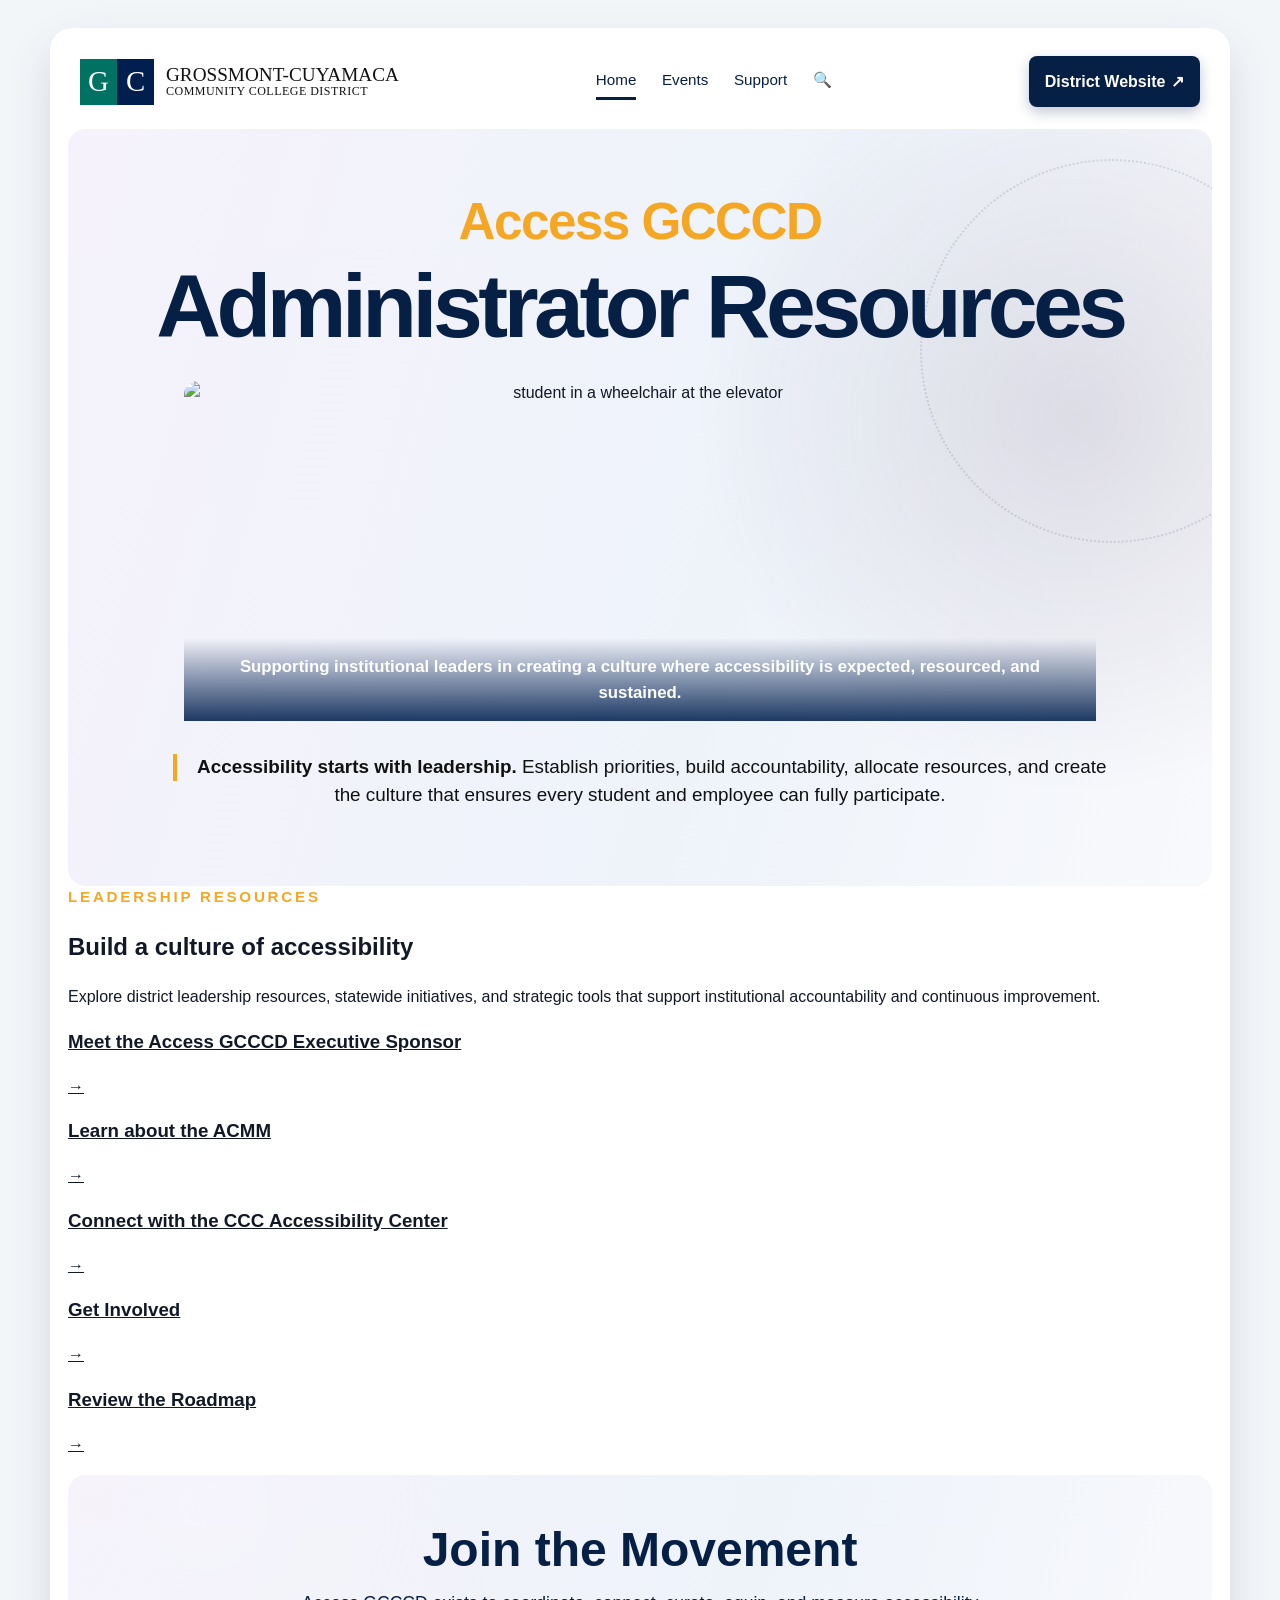
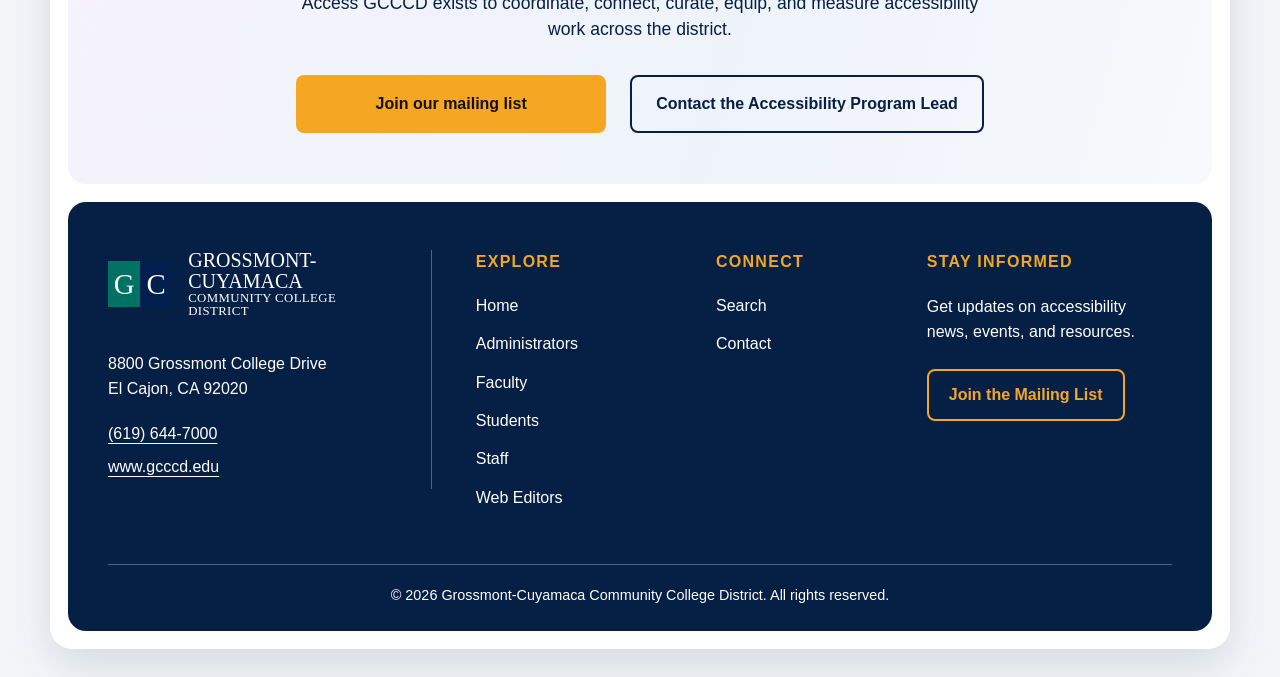
==== administrators.html @ 8121aaf7 "Create Administrator Resources page" ====
<!DOCTYPE html>
<html lang="en">
<head>
  <meta charset="UTF-8" />
  <meta name="viewport" content="width=device-width, initial-scale=1.0" />
  <title>Faculty Resources | Access GCCCD</title>
  <link rel="stylesheet" href="styles.css" />
</head>

<body>
  <a class="skip-link" href="#main">Skip to main content</a>

  <div class="page-shell">

    <header class="site-header">
      <a class="brand" href="index.html" aria-label="Grossmont-Cuyamaca Community College District home">
        <span class="brand-mark" aria-hidden="true">
          <span class="mark-g">G</span>
          <span class="mark-c">C</span>
        </span>

        <span class="brand-text">
          <span>Grossmont-Cuyamaca</span>
          <span>Community College District</span>
        </span>
      </a>

 <nav class="primary-nav" aria-label="Primary navigation">
  <a class="active" href="index.html">Home</a>
  <a href="events.html">Events</a>
  <a href="support.html">Support</a>
  <a href="#site-search" aria-label="Search">
    🔍
  </a>
</nav>

      <a class="district-button" href="https://www.gcccd.edu/" target="_blank" rel="noopener">
        District Website <span aria-hidden="true">↗</span>
      </a>
    </header>

    <main id="main">

      <section class="hero" aria-labelledby="faculty-title">
        <p class="eyebrow hero-brand"><span>Access</span> GCCCD</p>

        <h1 id="faculty-title">Administrator Resources</h1>

        <div class="hero-image-wrap">
          <img
            class="hero-image"
src="images/administrator-banner.png"            alt="student in a wheelchair at the elevator"
          />

          <p class="hero-image-caption">
Supporting institutional leaders in creating a culture where accessibility is expected, resourced, and sustained.          </p>
        </div>

      <p class="hero-promise">
  <strong>Accessibility starts with leadership.</strong>
  Establish priorities, build accountability, allocate resources, and create the culture that ensures every student and employee can fully participate.
</p>
      </section>
            <!-- ==========================================================
      EDIT THIS SECTION: Admin QUICK START
      ========================================================== -->
     <!-- ==========================================================
ADMINISTRATOR LEADERSHIP RESOURCES
========================================================== -->
<section class="administrator-resources" aria-labelledby="admin-title">

  <p class="eyebrow administrator-eyebrow">Leadership Resources</p>

  <h2 id="admin-title">
    Build a culture of accessibility
  </h2>

  <p class="administrator-intro">
    Explore district leadership resources, statewide initiatives, and strategic tools that support institutional accountability and continuous improvement.
  </p>

  <div class="administrator-card-grid">

    <a class="administrator-card" href="#">
      <h3>Meet the Access GCCCD Executive Sponsor</h3>
      <span class="arrow" aria-hidden="true">→</span>
    </a>

    <a
      class="administrator-card"
      href="https://cccaccessibility.org/acmm/acmm-overview"
      target="_blank"
      rel="noopener"
    >
      <h3>Learn about the ACMM</h3>
      <span class="arrow" aria-hidden="true">→</span>
    </a>

    <a
      class="administrator-card"
      href="https://cccaccessibility.org/"
      target="_blank"
      rel="noopener"
    >
      <h3>Connect with the CCC Accessibility Center</h3>
      <span class="arrow" aria-hidden="true">→</span>
    </a>

    <a class="administrator-card" href="#">
      <h3>Get Involved</h3>
      <span class="arrow" aria-hidden="true">→</span>
    </a>

    <a class="administrator-card" href="#">
      <h3>Review the Roadmap</h3>
      <span class="arrow" aria-hidden="true">→</span>
    </a>

  </div>

</section>
<script>
const targetDate = new Date("2027-04-27T00:00:00");

function updateHomepageCountdown() {
  const now = new Date();
  const diff = targetDate - now;
  const days = Math.max(0, Math.ceil(diff / 86400000));
  document.getElementById("days-remaining").textContent = days;
}

updateHomepageCountdown();
setInterval(updateHomepageCountdown, 60000);
</script>


      <!-- ==========================================================
      EDIT THIS SECTION: JOIN THE MOVEMENT
      Safe edits:
      - Heading
      - Paragraph
      - Button text
      - Mailto links
      ========================================================== -->
      <section class="movement" aria-labelledby="movement-heading">
        <h2 id="movement-heading">Join the Movement</h2>

        <p>
          Access GCCCD exists to coordinate, connect, curate, equip, and measure
          accessibility work across the district.
        </p>

        <div class="movement-actions">
          <a class="button button-primary" href="mailto:?subject=Join%20the%20Access%20GCCCD%20mailing%20list">
            Join our mailing list
          </a>

          <a class="button button-secondary" href="mailto:?subject=Contact%20the%20Accessibility%20Program%20Lead">
            Contact the Accessibility Program Lead
          </a>
        </div>
      </section>
      <!-- END JOIN THE MOVEMENT SECTION -->

    </main>
    <!-- ==========================================================
SITE FOOTER
========================================================== -->
<footer class="site-footer">
  <div class="footer-grid">

    <!-- District identity and address -->
    <section class="footer-brand" aria-labelledby="footer-district-name">
      <a
        class="footer-logo"
        href="https://www.gcccd.edu/"
        target="_blank"
        rel="noopener"
        aria-label="Grossmont-Cuyamaca Community College District website"
      >
        <span class="brand-mark" aria-hidden="true">
          <span class="mark-g">G</span>
          <span class="mark-c">C</span>
        </span>

        <span class="footer-logo-text" id="footer-district-name">
          <span>Grossmont-Cuyamaca</span>
          <span>Community College District</span>
        </span>
      </a>

      <address>
        8800 Grossmont College Drive<br>
        El Cajon, CA 92020
      </address>

      <p>
        <a href="tel:+16196447000">(619) 644-7000</a>
      </p>

      <p>
        <a href="https://www.gcccd.edu/" target="_blank" rel="noopener">
          www.gcccd.edu
        </a>
      </p>
    </section>

    <!-- Role-based navigation -->
    <nav class="footer-nav" aria-labelledby="footer-explore-title">
      <h2 id="footer-explore-title">Explore</h2>

      <ul>
        <li><a href="index.html">Home</a></li>
        <li><a href="administrators.html">Administrators</a></li>
        <li><a href="faculty.html">Faculty</a></li>
        <li><a href="students.html">Students</a></li>
        <li><a href="staff.html">Staff</a></li>
        <li><a href="web-editors.html">Web Editors</a></li>
      </ul>
    </nav>

    <!-- Search and contact -->
    <nav class="footer-nav" aria-labelledby="footer-connect-title">
      <h2 id="footer-connect-title">Connect</h2>

      <ul>
        <li>
          <a href="index.html#site-search">Search</a>
        </li>

        <li>
          <a href="support.html">Contact</a>
        </li>
      </ul>
    </nav>

    <!-- Mailing list -->
    <section class="footer-updates" aria-labelledby="footer-updates-title">
      <h2 id="footer-updates-title">Stay Informed</h2>

      <p>
        Get updates on accessibility news, events, and resources.
      </p>

      <a
        class="footer-mailing-button"
        href="mailto:?subject=Join%20the%20Access%20GCCCD%20mailing%20list"
      >
        Join the Mailing List
      </a>
    </section>

  </div>

  <div class="footer-bottom">
    <p>
      © 2026 Grossmont-Cuyamaca Community College District.
      All rights reserved.
    </p>
  </div>
</footer>
<!-- END SITE FOOTER -->
  </div>
</body>
</html>
---- styles.css ----
:root{--gcccd-navy:#001f4f;--grossmont-green:#007263;--grossmont-green-dark:#00594d;--gold:#f5a623;--ink:#061f45;--text:#111827;--bg:#f3f6f9;--white:#fff;--shadow:0 18px 45px rgba(6,31,69,.12);--radius-lg:18px}
*{box-sizing:border-box}html{scroll-behavior:smooth}body{margin:0;background:var(--bg);color:var(--text);font-family:"Segoe UI",Arial,sans-serif;line-height:1.5}a{color:inherit}
.skip-link{position:absolute;left:-999px;top:1rem;z-index:100;background:var(--white);color:var(--ink);padding:.75rem 1rem;border:2px solid var(--ink);border-radius:.5rem}.skip-link:focus{left:1rem}
.page-shell{width:min(1180px,calc(100% - 48px));margin:28px auto;background:var(--white);border-radius:22px;box-shadow:var(--shadow);padding:18px}
.site-header{display:grid;grid-template-columns:auto 1fr auto;align-items:center;gap:1.5rem;padding:10px 12px 22px}
.brand{display:flex;align-items:center;gap:.75rem;text-decoration:none}.brand-mark{display:inline-grid;grid-template-columns:1fr 1fr;width:74px;height:46px;color:#fff;font-family:Georgia,serif;font-size:1.8rem;line-height:1}.mark-g,.mark-c{display:grid;place-items:center}.mark-g{background:var(--grossmont-green)}.mark-c{background:var(--gcccd-navy)}
.brand-text{display:grid;color:#111;font-family:Georgia,serif;line-height:1.05;text-transform:uppercase}.brand-text span:first-child{font-size:1.2rem}.brand-text span:last-child{font-size:.75rem;letter-spacing:.04em}
.primary-nav{display:flex;justify-content:center;align-items:center;gap:1.6rem;font-size:.95rem;color:var(--ink)}.primary-nav a{text-decoration:none;padding:.35rem 0;border-bottom:3px solid transparent}.primary-nav a:hover,.primary-nav a:focus,.primary-nav a.active{border-bottom-color:var(--ink)}
.district-button{display:inline-flex;align-items:center;gap:.35rem;padding:.85rem 1rem;background:var(--ink);color:var(--white);text-decoration:none;border-radius:8px;font-weight:700;box-shadow:0 5px 14px rgba(0,31,79,.25)}
.hero{position:relative;overflow:hidden;border-radius:var(--radius-lg);background:radial-gradient(circle at 88% 38%,rgba(55,32,79,.12),transparent 34%),linear-gradient(105deg,#f5f2fb,#eef3fa 58%,#f8f9fc);text-align:center;padding:clamp(2.6rem,6vw,4.2rem) clamp(1.5rem,6vw,6rem) 2.6rem}
.hero::after{content:"";position:absolute;right:-8%;top:4%;width:380px;height:380px;border-radius:50%;border:2px dotted rgba(0,31,79,.12)}
.eyebrow{margin:0 0 1rem;color:var(--gold);text-transform:uppercase;letter-spacing:.18em;font-weight:900;font-size:.95rem}
.hero-brand{font-size:clamp(2rem,4vw,3.2rem);line-height:1;letter-spacing:-.03em;margin-bottom:1rem;text-transform:none;font-weight:900}
.hero h1{margin:0 auto 1.75rem;color:var(--ink);font-size:clamp(3rem,7vw,6rem);line-height:.95;letter-spacing:-.05em;max-width:1000px}
.hero-image-wrap{
  position:relative;
  width:min(92%,920px);
  margin:2rem auto;
}

.hero-image{
  display:block;
  width:100%;
  height:340px;
  object-fit:cover;
  object-position:center center;
  border-radius:14px;
}

.hero-image-caption{
  position:absolute;
  left:0;
  right:0;
  bottom:0;
  margin:0;
  padding:1rem 1.5rem;
  background:linear-gradient(to top,rgba(0,31,79,.88),rgba(0,31,79,.45),transparent);
  color:white;
  font-size:1.05rem;
  font-weight:600;
  text-align:center;
}

.hero-promise{
  margin:2rem auto 2.2rem;
  max-width:900px;
  font-size:clamp(1rem,1.5vw,1.1rem);
  color:#111;
}.hero-promise{margin:0 auto 2.2rem;max-width:940px;font-size:clamp(1rem,1.8vw,1.18rem);color:#111}.hero-promise::before{content:"";display:inline-block;width:4px;height:1.7rem;background:var(--gold);margin-right:.9rem;vertical-align:middle}
.search-card{position:relative;width:min(900px,90%);margin:0 auto}.search-card input{width:100%;min-height:76px;border:0;border-radius:10px;background:var(--white);box-shadow:0 15px 35px rgba(6,31,69,.12);padding:0 1.25rem 0 4.25rem;font-size:1.1rem}.search-card input:focus{outline:3px solid var(--gold);outline-offset:3px}.search-icon{position:absolute;left:1.5rem;top:50%;transform:translateY(-50%);font-size:2.1rem;color:#526173;z-index:1}
.role-section{margin-top:18px;border-radius:var(--radius-lg);background:linear-gradient(135deg,var(--grossmont-green),var(--grossmont-green-dark));color:var(--white);padding:clamp(1.5rem,3vw,2rem)}.role-section h2{margin:0 0 .65rem;font-size:clamp(2rem,4vw,3rem);line-height:1}.role-section .section-intro{margin:0 0 1.4rem;color:#ecfffb}.role-grid{display:grid;grid-template-columns:repeat(5,minmax(180px,1fr));gap:.75rem}
.role-card{min-height:225px;display:flex;flex-direction:column;background:var(--white);color:var(--ink);border-radius:10px;padding:1.25rem;text-decoration:none;box-shadow:0 12px 24px rgba(0,0,0,.12)}.role-card:hover,.role-card:focus{outline:3px solid var(--gold);outline-offset:3px}.role-card h3{margin:0 0 .8rem;font-size:1.2rem}.role-card p{margin:0;color:#111827}.role-card .arrow{margin-top:auto;font-size:2rem}
.countdown-section{margin-top:18px}.countdown-frame{overflow:hidden;border-radius:var(--radius-lg);background:var(--ink);box-shadow:0 12px 24px rgba(6,31,69,.15)}.countdown-frame iframe{display:block;width:100%;height:620px;border:0}
.movement{margin-top:18px;border-radius:var(--radius-lg);background:radial-gradient(circle at 12% 10%,rgba(255,255,255,.15),transparent 28%),linear-gradient(105deg,#f5f2fb,#eef3fa 58%,#f8f9fc);text-align:center;padding:clamp(2rem,4vw,3.5rem) 1.5rem;color:var(--ink)}.movement h2{margin:0 0 1rem;font-size:clamp(2rem,4vw,3rem);line-height:1}.movement p{max-width:680px;margin:0 auto 2rem;font-size:1.1rem}.movement-actions{display:flex;justify-content:center;align-items:stretch;flex-wrap:wrap;gap:1.5rem}
.button{display:inline-flex;align-items:center;justify-content:center;min-width:310px;min-height:58px;padding:0 1.5rem;border-radius:8px;text-decoration:none;font-weight:800;font-size:1rem;text-align:center}.button-primary{background:var(--gold);color:#111}.button-secondary{border:2px solid var(--ink);color:var(--ink);background:transparent}.button:hover,.button:focus{outline:3px solid var(--ink);outline-offset:3px}
.sr-only{position:absolute;width:1px;height:1px;overflow:hidden;clip:rect(0,0,0,0);white-space:nowrap}
@media(max-width:980px){.site-header{grid-template-columns:1fr}.primary-nav{justify-content:flex-start;flex-wrap:wrap}.role-grid{grid-template-columns:repeat(2,1fr)}.countdown-frame iframe{height:470px}}
@media(max-width:620px){.page-shell{width:min(100% - 20px,1180px);margin:10px auto;padding:10px}.brand-text span:first-child{font-size:1rem}.role-grid{grid-template-columns:1fr}.search-card{width:100%}.countdown-frame iframe{height:330px}.button{min-width:100%}}
/* ==========================================================
   CLEAN COUNTDOWN SECTION
   ========================================================== */

.clean-countdown {
  margin-top: 18px;
  border-radius: var(--radius-lg);
  overflow: hidden;
  background: var(--white);
  box-shadow: 0 12px 24px rgba(6,31,69,.12);
}

.countdown-card {
  text-align: center;
  padding: 3rem 1.5rem;
  background: linear-gradient(105deg, #f5f2fb, #eef3fa 58%, #f8f9fc);
}

.countdown-card h2 {
  margin: 0 auto 1.5rem;
  max-width: 800px;
  color: var(--ink);
}

.days-box {
  display: inline-flex;
  flex-direction: column;
  align-items: center;
  padding: 1.5rem 3rem;
  background: var(--ink);
  color: white;
  border-radius: 18px;
}

.days-box span:first-child {
  font-size: 5rem;
  font-weight: 800;
  line-height: .9;
}

.days-box span:last-child {
  color: var(--gold);
  font-weight: 700;
  letter-spacing: .08em;
  text-transform: uppercase;
}

.countdown-image-placeholder {
  background: #eceff3;
  color: #666;
  text-align: center;
  padding: 4rem;
  font-style: italic;
}
/* ==========================================================
   COUNTDOWN IMAGE
   ========================================================== */

.countdown-image {
  display: block;
  width: 100%;
  height: 460px;
  object-fit: cover;
  object-position: center center;
  margin-top: 2rem;
}
.hero-brand span{color:var(--gold)}
/* ==========================================================
   FACULTY QUICK START
   ========================================================== */

.faculty-quick-start{
  margin-top:2.5rem;
  padding:2.75rem;
  border-radius:var(--radius-lg);
  background:#F4B223;
  box-shadow:0 12px 24px rgba(6,31,69,.10);
}

.faculty-eyebrow{
  color:#fff;
}

.faculty-quick-start h2{
  margin:.35rem 0 .75rem;
  color:var(--ink);
  font-size:clamp(2rem,4vw,3.2rem);
}

.faculty-section-intro{
  max-width:760px;
  margin-bottom:2rem;
  color:#183153;
  font-size:1.1rem;
}

.faculty-card-grid{
  display:grid;
grid-template-columns:repeat(5,1fr);  gap:1.5rem;
}

.faculty-card{
  display:flex;
  flex-direction:column;
  justify-content:space-between;
  min-height:230px;
  padding:1.8rem;
  background:#fff;
  border-radius:18px;
  text-decoration:none;
  color:inherit;
  transition:.2s ease;
  box-shadow:0 8px 20px rgba(0,0,0,.08);
}

.faculty-card:hover{
  transform:translateY(-4px);
}

.faculty-card h3{
  margin:0 0 1rem;
  color:var(--ink);
}

.faculty-card p{
  flex:1;
  line-height:1.6;
}

.faculty-card .arrow{
  margin-top:1.5rem;
  font-size:2rem;
  color:var(--ink);
}
/* ==========================================================
   STUDENT ACCESSIBILITY SERVICES
   ========================================================== */

.student-support{
  margin-top:2.5rem;
  padding:2.75rem;
  border-radius:var(--radius-lg);
  background:var(--ink);
  box-shadow:0 12px 24px rgba(6,31,69,.10);
}

.student-eyebrow{
  color:var(--gold);
}

.student-support h2{
  margin:.35rem 0 .75rem;
  color:white;
  font-size:clamp(2rem,4vw,3.2rem);
}

.student-section-intro{
  max-width:760px;
  margin-bottom:2rem;
  color:rgba(255,255,255,.9);
  font-size:1.1rem;
}

.student-card-grid{
  display:grid;
  grid-template-columns:repeat(2,1fr);
  gap:2rem;
}

.student-card{
  display:flex;
  flex-direction:column;
  justify-content:space-between;
  min-height:240px;
  padding:2rem;
  background:white;
  border-radius:18px;
  text-decoration:none;
  color:inherit;
  transition:.2s ease;
  box-shadow:0 8px 20px rgba(0,0,0,.08);
}

.student-card:hover{
  transform:translateY(-4px);
}

.student-card h3{
  margin:0;
  text-align:center;
}

.college-name{
  color:#006B54;
  font-size:2rem;
  font-weight:800;
  line-height:1.15;
}

.service-name{
  margin:1rem 0 auto;
  text-align:center;
  color:var(--ink);
  font-size:1.6rem;
  font-weight:700;
  line-height:1.3;
}

.student-card .arrow{
  display:block;
  text-align:center;
  margin-top:2rem;
  font-size:2.5rem;
  color:#006B54;
}
/* ==========================================================
   SITE FOOTER
   ========================================================== */

.site-footer{
  margin-top:18px;
  padding:3rem 2.5rem 1.5rem;
  border-radius:var(--radius-lg);
  background:var(--ink);
  color:var(--white);
}

.footer-grid{
  display:grid;
  grid-template-columns:1.65fr 1fr .85fr 1.25fr;
  gap:2.75rem;
  align-items:start;
}

.footer-brand{
  padding-right:2rem;
  border-right:1px solid rgba(255,255,255,.3);
}

.footer-logo{
  display:flex;
  align-items:center;
  gap:1rem;
  margin-bottom:2rem;
  color:var(--white);
  text-decoration:none;
}

.footer-logo-text{
  display:grid;
  font-family:Georgia,serif;
  line-height:1.05;
  text-transform:uppercase;
}

.footer-logo-text span:first-child{
  font-size:1.25rem;
}

.footer-logo-text span:last-child{
  font-size:.8rem;
  letter-spacing:.03em;
}

.footer-brand address{
  margin:0 0 1.25rem;
  font-style:normal;
  line-height:1.6;
}

.footer-brand p{
  margin:.6rem 0;
}

.footer-brand a,
.footer-nav a{
  color:var(--white);
  text-decoration-thickness:1px;
  text-underline-offset:4px;
}

.footer-brand a:hover,
.footer-brand a:focus,
.footer-nav a:hover,
.footer-nav a:focus{
  color:var(--gold);
}

.footer-nav h2,
.footer-updates h2{
  margin:0 0 1.25rem;
  color:var(--gold);
  font-size:1rem;
  letter-spacing:.08em;
  text-transform:uppercase;
}

.footer-nav ul{
  margin:0;
  padding:0;
  list-style:none;
}

.footer-nav li{
  margin:0 0 .9rem;
}

.footer-nav a{
  text-decoration:none;
}

.footer-updates p{
  margin:0 0 1.5rem;
  line-height:1.6;
}

.footer-mailing-button{
  display:inline-flex;
  align-items:center;
  justify-content:center;
  min-height:52px;
  padding:.75rem 1.25rem;
  border:2px solid var(--gold);
  border-radius:8px;
  color:var(--gold);
  font-weight:800;
  text-decoration:none;
}

.footer-mailing-button:hover,
.footer-mailing-button:focus{
  background:var(--gold);
  color:#111;
}

.footer-mailing-button:focus,
.footer-nav a:focus,
.footer-brand a:focus{
  outline:3px solid var(--gold);
  outline-offset:4px;
}

.footer-bottom{
  margin-top:2.5rem;
  padding-top:1.25rem;
  border-top:1px solid rgba(255,255,255,.3);
  text-align:center;
  font-size:.9rem;
}

.footer-bottom p{
  margin:0;
}

/* Tablet */
@media(max-width:980px){
  .footer-grid{
    grid-template-columns:repeat(2,1fr);
  }

  .footer-brand{
    padding-right:0;
    border-right:0;
  }
}

/* Mobile */
@media(max-width:620px){
  .site-footer{
    padding:2rem 1.25rem 1.25rem;
  }

  .footer-grid{
    grid-template-columns:1fr;
    gap:2rem;
  }

  .footer-logo{
    align-items:flex-start;
  }

  .footer-mailing-button{
    width:100%;
  }
}
<!-- ==========================================================
ADMINISTRATOR LEADERSHIP RESOURCES
========================================================== -->
<section class="administrator-resources" aria-labelledby="admin-title">

  <p class="eyebrow administrator-eyebrow">Leadership Resources</p>

  <h2 id="admin-title">
    Build a culture of accessibility
  </h2>

  <p class="administrator-intro">
    Explore district leadership resources, statewide initiatives, and strategic tools that support institutional accountability and continuous improvement.
  </p>

  <div class="administrator-card-grid">

    <a class="administrator-card" href="#">
      <h3>Meet the Access GCCCD Executive Sponsor</h3>
      <span class="arrow" aria-hidden="true">→</span>
    </a>

    <a
      class="administrator-card"
      href="https://cccaccessibility.org/acmm/acmm-overview"
      target="_blank"
      rel="noopener"
    >
      <h3>Learn about the ACMM</h3>
      <span class="arrow" aria-hidden="true">→</span>
    </a>

    <a
      class="administrator-card"
      href="https://cccaccessibility.org/"
      target="_blank"
      rel="noopener"
    >
      <h3>Connect with the CCC Accessibility Center</h3>
      <span class="arrow" aria-hidden="true">→</span>
    </a>

    <a class="administrator-card" href="#">
      <h3>Get Involved</h3>
      <span class="arrow" aria-hidden="true">→</span>
    </a>

    <a class="administrator-card" href="#">
      <h3>Review the Roadmap</h3>
      <span class="arrow" aria-hidden="true">→</span>
    </a>

  </div>

</section>
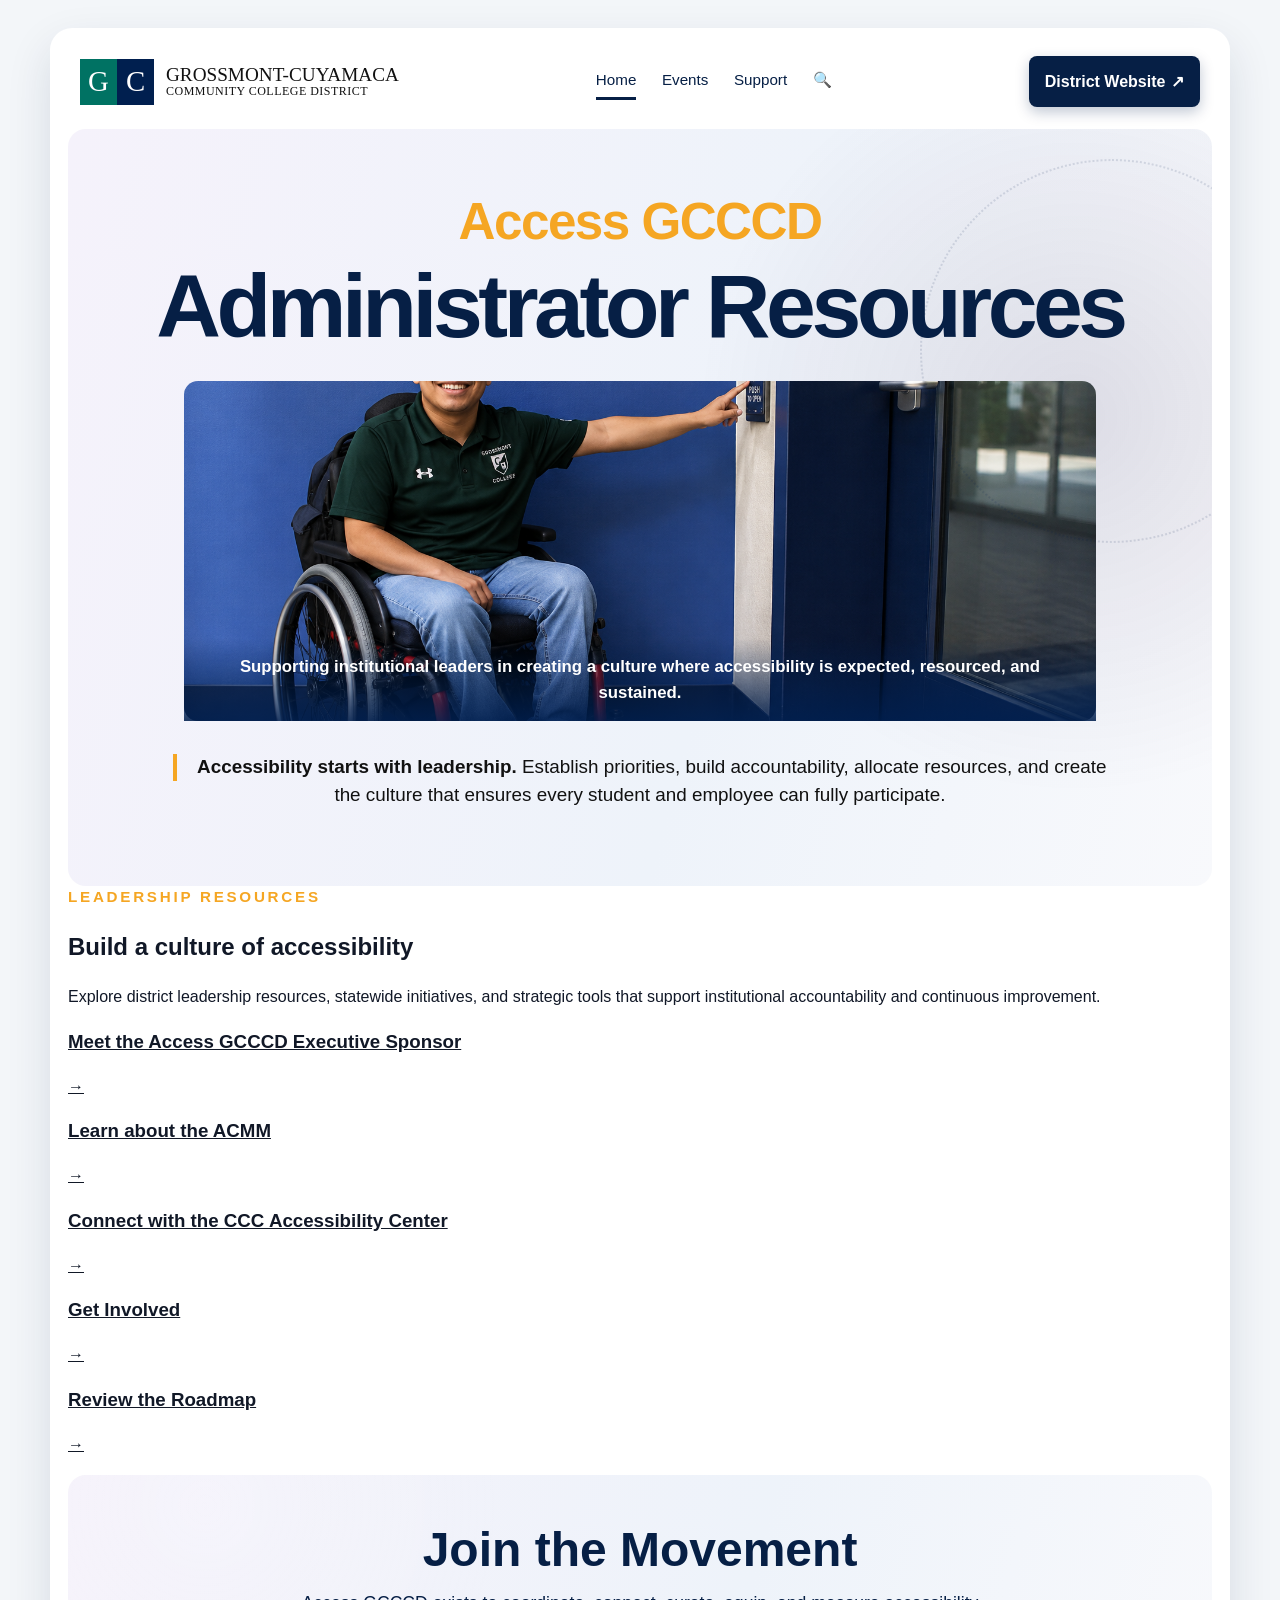
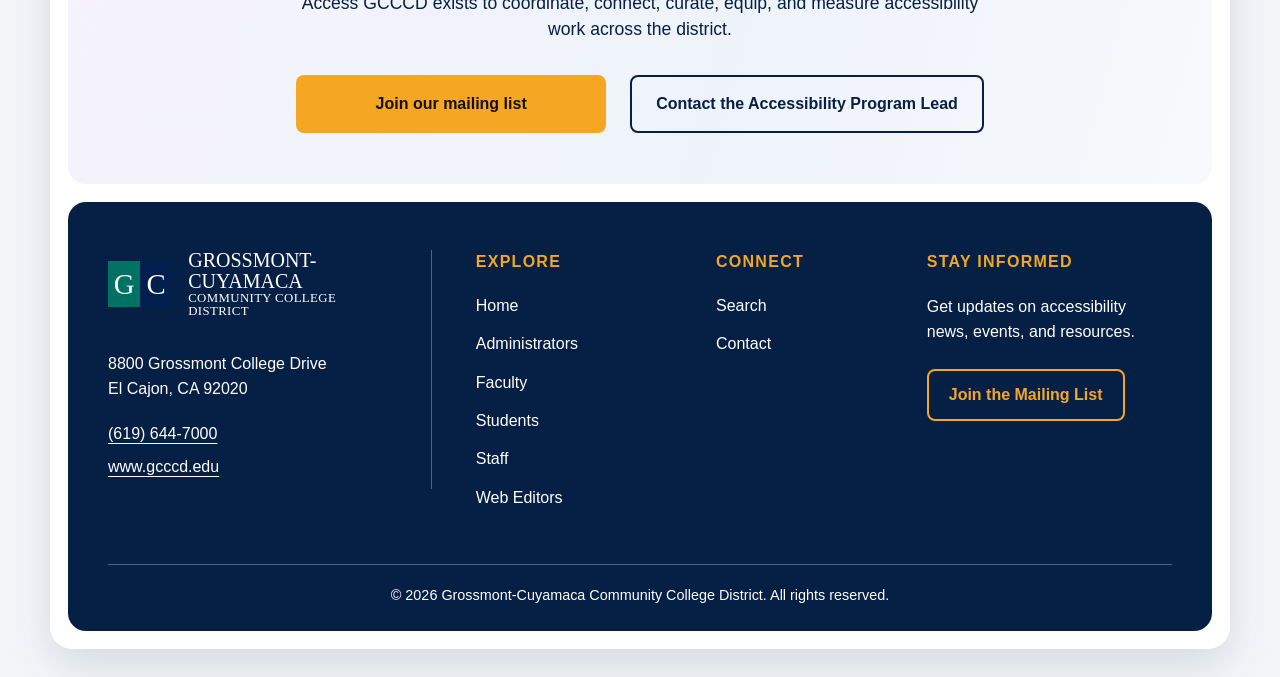
==== commit c7ef828c: "Update administrators.html" ====
--- a/administrators.html
+++ b/administrators.html
@@ -49,7 +49,7 @@
         <div class="hero-image-wrap">
           <img
             class="hero-image"
-src="images/administrator-banner.png"            alt="student in a wheelchair at the elevator"
+src="images/administrators-banner.png"            alt="student in a wheelchair at the elevator"
           />
 
           <p class="hero-image-caption">
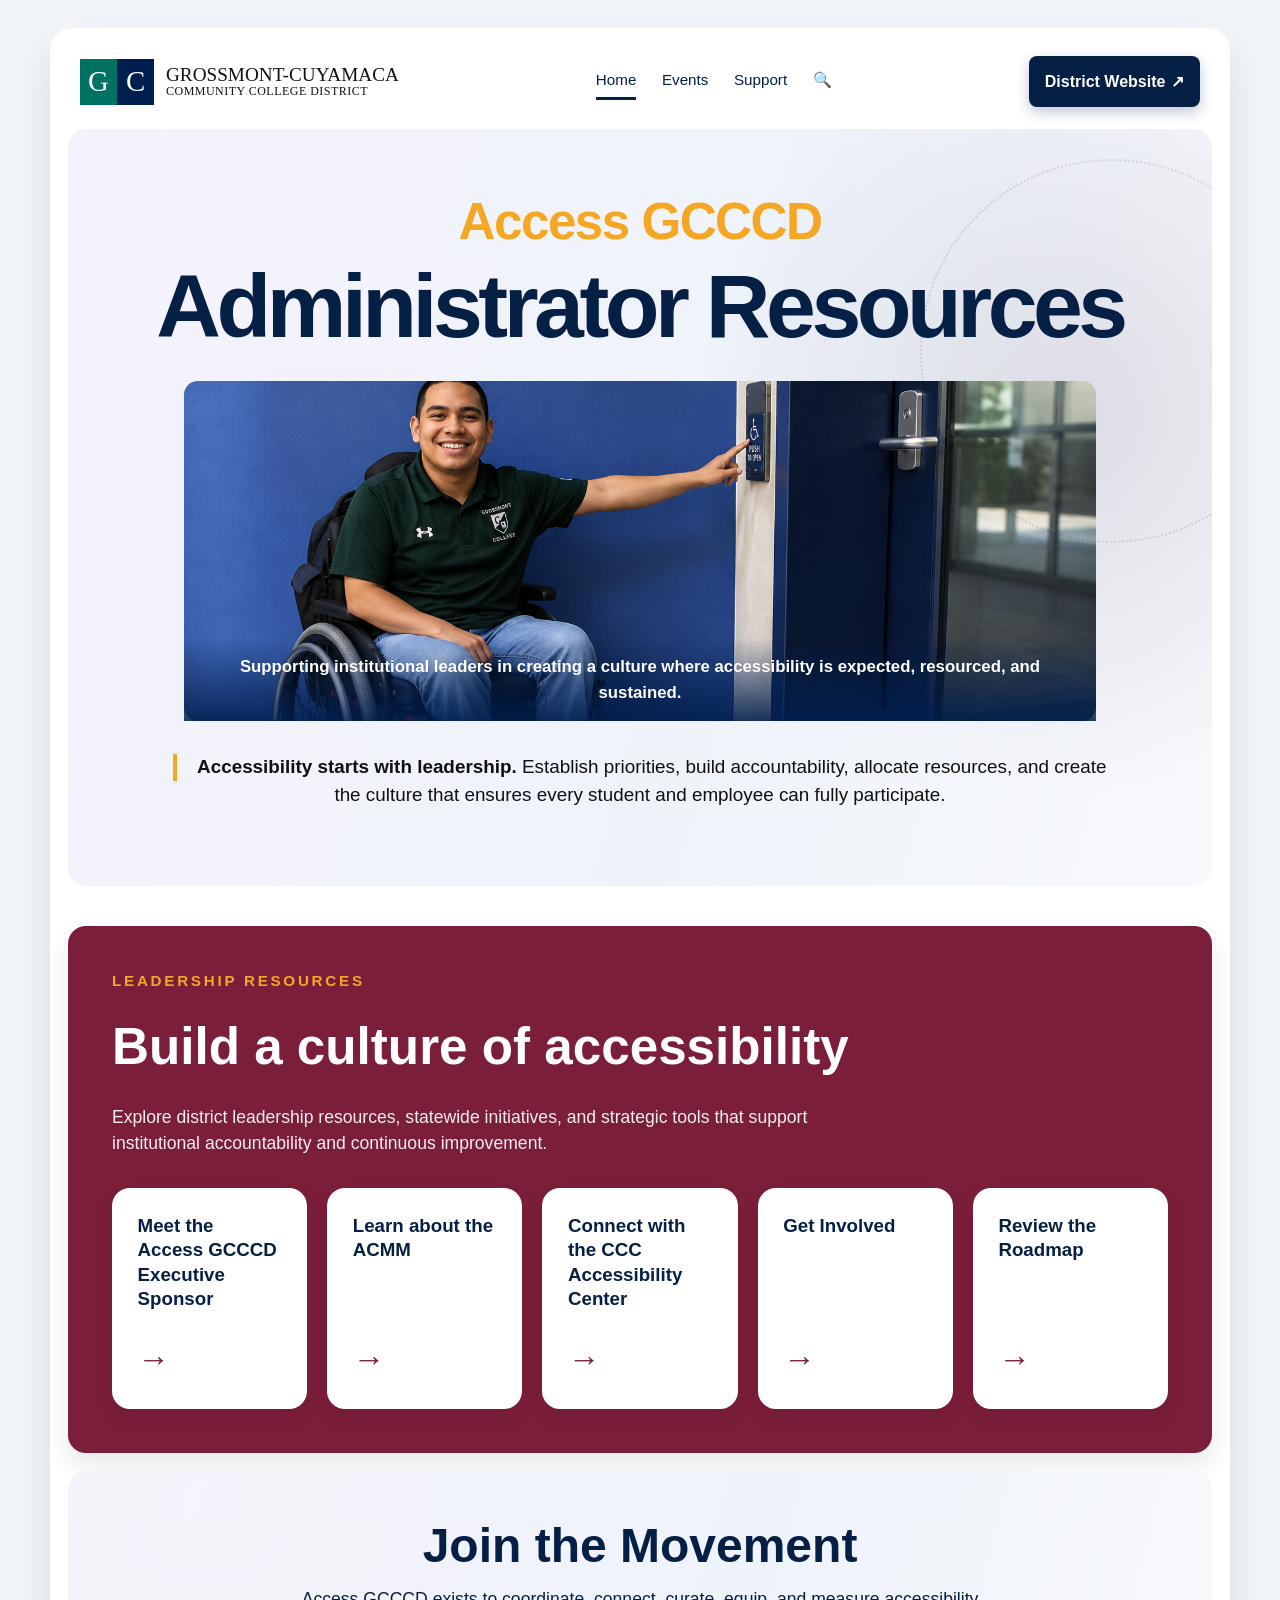
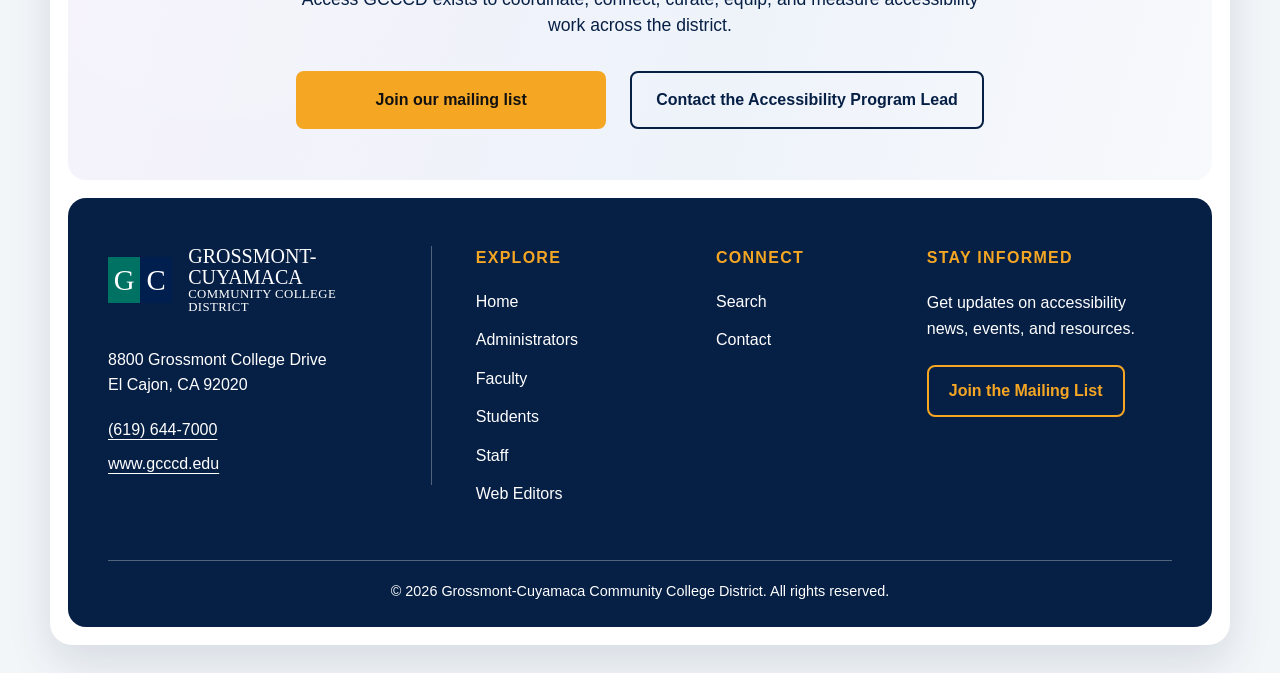
==== commit 29b564b5: "Update administrators.html" ====
--- a/administrators.html
+++ b/administrators.html
@@ -48,7 +48,7 @@
 
         <div class="hero-image-wrap">
           <img
-            class="hero-image"
+  class="hero-image admin-hero-image"
 src="images/administrators-banner.png"            alt="student in a wheelchair at the elevator"
           />
 
--- a/styles.css
+++ b/styles.css
@@ -441,58 +441,83 @@
     width:100%;
   }
 }
-<!-- ==========================================================
-ADMINISTRATOR LEADERSHIP RESOURCES
-========================================================== -->
-<section class="administrator-resources" aria-labelledby="admin-title">
-
-  <p class="eyebrow administrator-eyebrow">Leadership Resources</p>
-
-  <h2 id="admin-title">
-    Build a culture of accessibility
-  </h2>
-
-  <p class="administrator-intro">
-    Explore district leadership resources, statewide initiatives, and strategic tools that support institutional accountability and continuous improvement.
-  </p>
-
-  <div class="administrator-card-grid">
-
-    <a class="administrator-card" href="#">
-      <h3>Meet the Access GCCCD Executive Sponsor</h3>
-      <span class="arrow" aria-hidden="true">→</span>
-    </a>
-
-    <a
-      class="administrator-card"
-      href="https://cccaccessibility.org/acmm/acmm-overview"
-      target="_blank"
-      rel="noopener"
-    >
-      <h3>Learn about the ACMM</h3>
-      <span class="arrow" aria-hidden="true">→</span>
-    </a>
-
-    <a
-      class="administrator-card"
-      href="https://cccaccessibility.org/"
-      target="_blank"
-      rel="noopener"
-    >
-      <h3>Connect with the CCC Accessibility Center</h3>
-      <span class="arrow" aria-hidden="true">→</span>
-    </a>
-
-    <a class="administrator-card" href="#">
-      <h3>Get Involved</h3>
-      <span class="arrow" aria-hidden="true">→</span>
-    </a>
-
-    <a class="administrator-card" href="#">
-      <h3>Review the Roadmap</h3>
-      <span class="arrow" aria-hidden="true">→</span>
-    </a>
-
-  </div>
-
-</section>
+/* ==========================================================
+   ADMINISTRATOR LEADERSHIP RESOURCES
+   ========================================================== */
+
+.administrator-resources{
+  margin-top:2.5rem;
+  padding:2.75rem;
+  border-radius:var(--radius-lg);
+  background:#7B1E3A;
+  box-shadow:0 12px 24px rgba(6,31,69,.10);
+}
+
+.administrator-eyebrow{
+  color:var(--gold);
+}
+
+.administrator-resources h2{
+  margin:.35rem 0 .75rem;
+  color:white;
+  font-size:clamp(2rem,4vw,3.2rem);
+}
+
+.administrator-intro{
+  max-width:760px;
+  margin-bottom:2rem;
+  color:rgba(255,255,255,.92);
+  font-size:1.1rem;
+}
+
+.administrator-card-grid{
+  display:grid;
+  grid-template-columns:repeat(5,1fr);
+  gap:1.25rem;
+}
+
+.administrator-card{
+  display:flex;
+  flex-direction:column;
+  justify-content:space-between;
+  min-height:220px;
+  padding:1.6rem;
+  background:white;
+  border-radius:18px;
+  text-decoration:none;
+  color:inherit;
+  transition:.2s ease;
+  box-shadow:0 8px 20px rgba(0,0,0,.08);
+}
+
+.administrator-card:hover{
+  transform:translateY(-4px);
+}
+
+.administrator-card h3{
+  margin:0;
+  color:var(--ink);
+  line-height:1.3;
+}
+
+.administrator-card .arrow{
+  margin-top:1.5rem;
+  font-size:2rem;
+  color:#7B1E3A;
+}
+
+@media(max-width:980px){
+  .administrator-card-grid{
+    grid-template-columns:repeat(2,1fr);
+  }
+}
+
+@media(max-width:620px){
+  .administrator-card-grid{
+    grid-template-columns:1fr;
+  }
+}
+/* Administrator banner crop */
+.admin-hero-image{
+  object-position:center 28%;
+}
